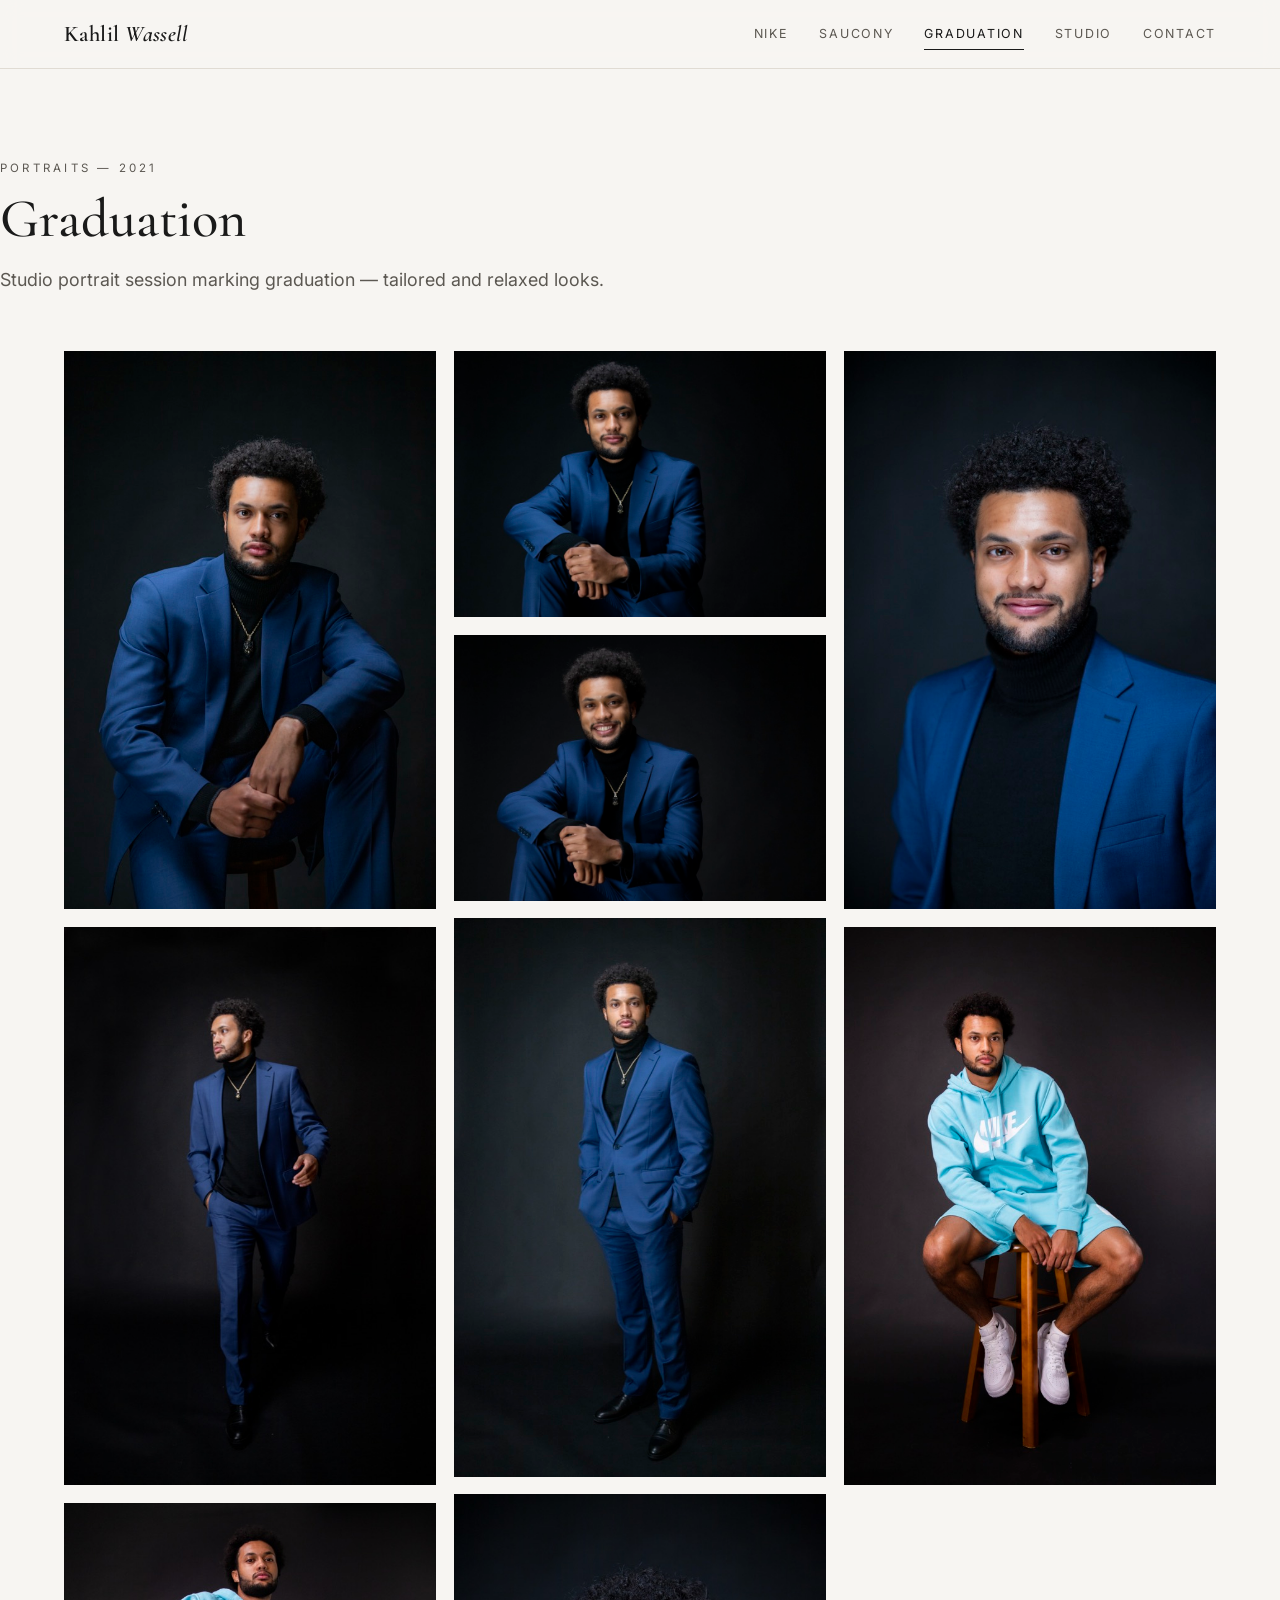
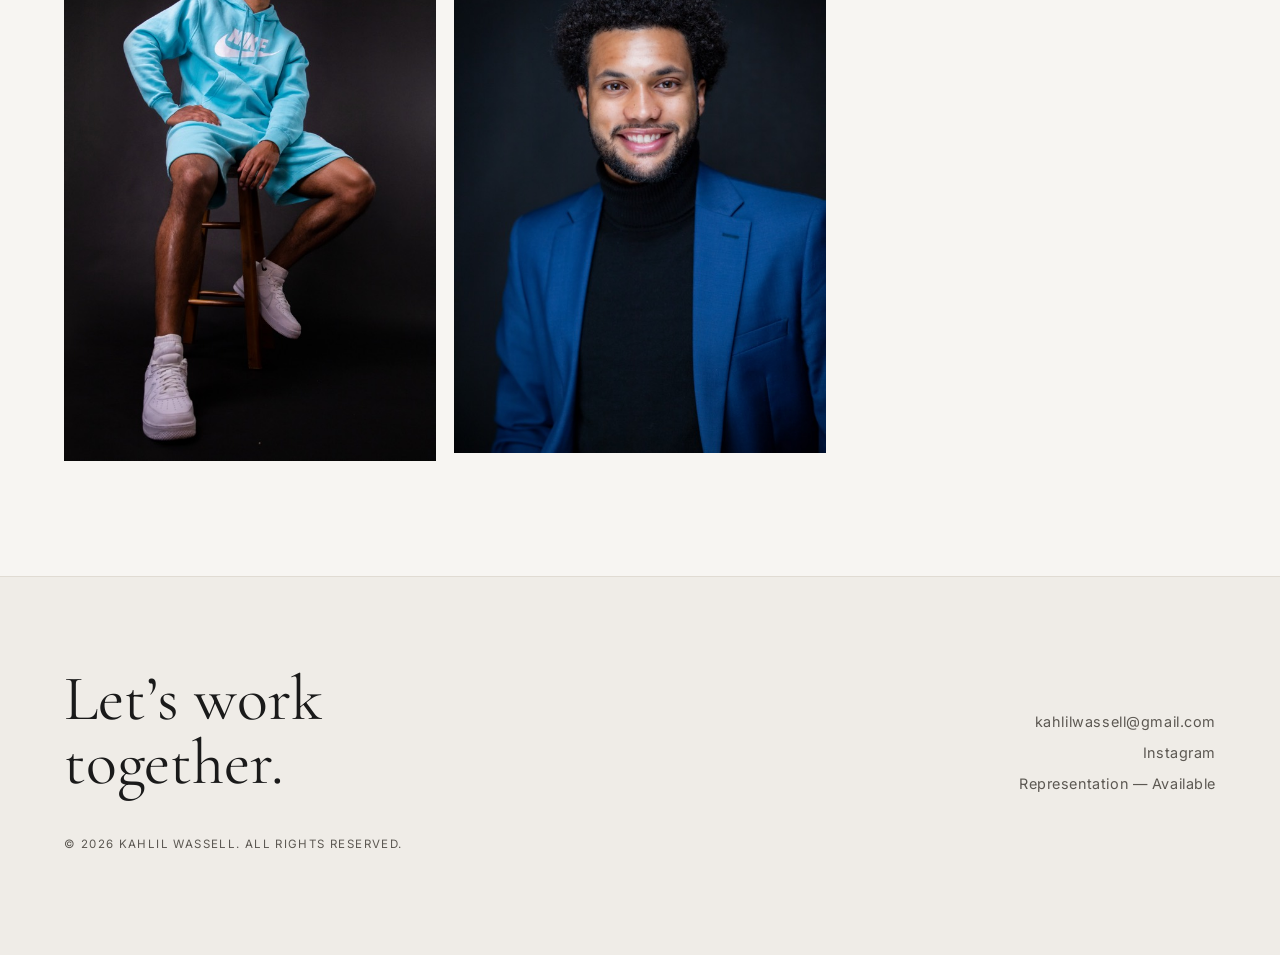
==== graduation.html @ 633e2fcc "Initial modeling portfolio site Static GitHub Pages site: home + four galleries (Nike, Saucony, grad" ====
<!DOCTYPE html>
<html lang="en">
<head>
<meta charset="UTF-8">
<meta name="viewport" content="width=device-width, initial-scale=1.0">
<title>Graduation — Kahlil Wassell</title>
<meta name="description" content="Studio portrait session marking graduation &mdash; tailored and relaxed looks.">
<link rel="preconnect" href="https://fonts.googleapis.com">
<link rel="preconnect" href="https://fonts.gstatic.com" crossorigin>
<link href="https://fonts.googleapis.com/css2?family=Cormorant+Garamond:ital,wght@0,400;0,500;0,600;1,400;1,500&family=Inter:wght@400;500&display=swap" rel="stylesheet">
<link rel="stylesheet" href="assets/css/style.css">
</head>
<body>

<header class="site-header">
  <div class="wrap nav">
    <a class="brand" href="index.html">Kahlil <span>Wassell</span></a>
    <button class="nav-toggle" aria-label="Menu">&#9776;</button>
    <nav class="nav-links">
      <a href="nike.html">Nike</a>
      <a href="saucony.html">Saucony</a>
      <a href="graduation.html" class="active">Graduation</a>
      <a href="tank.html">Studio</a>
      <a href="index.html#contact">Contact</a>
    </nav>
  </div>
</header>

<section class="wrap gallery-head">
  <p class="eyebrow">Portraits — 2021</p>
  <h1 class="section-title">Graduation</h1>
  <p class="lead">Studio portrait session marking graduation &mdash; tailored and relaxed looks.</p>
</section>

<div class="wrap">
  <div class="masonry" data-gallery="graduation" data-count="9"></div>
</div>

<footer class="site-footer" id="contact">
  <div class="wrap">
    <div class="footer-grid">
      <div class="footer-name">Let&rsquo;s work<br>together.</div>
      <div class="footer-links">
        <a href="mailto:kahlilwassell@gmail.com">kahlilwassell@gmail.com</a>
        <a href="https://instagram.com/" target="_blank" rel="noopener">Instagram</a>
        <span>Representation &mdash; Available</span>
      </div>
    </div>
    <p class="copyright">&copy; <span id="year"></span> Kahlil Wassell. All rights reserved.</p>
  </div>
</footer>

<script>document.getElementById("year").textContent = new Date().getFullYear();</script>
<script src="assets/js/main.js"></script>
</body>
</html>
---- assets/css/style.css ----
/* ---------- Design tokens ---------- */
:root {
  --bg: #f7f5f2;
  --bg-alt: #efece7;
  --ink: #1a1a1a;
  --ink-soft: #5c5852;
  --line: #e0dbd3;
  --accent: #1a1a1a;
  --maxw: 1280px;
  --gap: clamp(8px, 1.4vw, 18px);
  --serif: "Cormorant Garamond", Georgia, "Times New Roman", serif;
  --sans: "Inter", -apple-system, BlinkMacSystemFont, "Segoe UI", Helvetica, Arial, sans-serif;
}

* { box-sizing: border-box; }

html { scroll-behavior: smooth; }

body {
  margin: 0;
  background: var(--bg);
  color: var(--ink);
  font-family: var(--sans);
  font-size: 16px;
  line-height: 1.6;
  -webkit-font-smoothing: antialiased;
  text-rendering: optimizeLegibility;
}

img { display: block; max-width: 100%; }
a { color: inherit; text-decoration: none; }

.wrap { max-width: var(--maxw); margin: 0 auto; padding: 0 clamp(20px, 5vw, 64px); }

/* ---------- Header / nav ---------- */
.site-header {
  position: sticky;
  top: 0;
  z-index: 50;
  background: color-mix(in srgb, var(--bg) 88%, transparent);
  backdrop-filter: saturate(1.2) blur(10px);
  border-bottom: 1px solid var(--line);
}
.nav {
  display: flex;
  align-items: center;
  justify-content: space-between;
  height: 68px;
}
.brand {
  font-family: var(--serif);
  font-size: 1.4rem;
  font-weight: 600;
  letter-spacing: 0.02em;
}
.brand span { font-style: italic; }
.nav-links {
  display: flex;
  gap: clamp(14px, 2.4vw, 34px);
  align-items: center;
}
.nav-links a {
  font-size: 0.78rem;
  letter-spacing: 0.14em;
  text-transform: uppercase;
  color: var(--ink-soft);
  transition: color 0.2s ease;
  position: relative;
}
.nav-links a:hover, .nav-links a.active { color: var(--ink); }
.nav-links a.active::after {
  content: "";
  position: absolute;
  left: 0; right: 0; bottom: -6px;
  height: 1px; background: var(--ink);
}
.nav-toggle {
  display: none;
  background: none; border: none; cursor: pointer;
  font-size: 1.5rem; line-height: 1; color: var(--ink);
}

/* ---------- Hero ---------- */
.hero {
  position: relative;
  height: min(92vh, 900px);
  overflow: hidden;
  background: var(--bg-alt);
}
.hero img {
  width: 100%; height: 100%;
  object-fit: cover;
  object-position: center 22%;
}
.hero-overlay {
  position: absolute; inset: 0;
  background: linear-gradient(to bottom, rgba(0,0,0,0.15) 0%, rgba(0,0,0,0) 30%, rgba(0,0,0,0.45) 100%);
  display: flex;
  flex-direction: column;
  justify-content: flex-end;
  padding: clamp(28px, 6vw, 80px);
  color: #fff;
}
.hero-name {
  font-family: var(--serif);
  font-weight: 500;
  font-size: clamp(3rem, 11vw, 8.5rem);
  line-height: 0.92;
  margin: 0;
  letter-spacing: 0.01em;
}
.hero-name em { font-style: italic; }
.hero-sub {
  margin-top: 0.6rem;
  font-size: clamp(0.8rem, 1.4vw, 1rem);
  letter-spacing: 0.28em;
  text-transform: uppercase;
  opacity: 0.92;
}

/* ---------- Section headers ---------- */
.section { padding: clamp(56px, 9vw, 120px) 0; }
.section-alt { background: var(--bg-alt); }
.eyebrow {
  font-size: 0.72rem;
  letter-spacing: 0.28em;
  text-transform: uppercase;
  color: var(--ink-soft);
  margin: 0 0 14px;
}
.section-title {
  font-family: var(--serif);
  font-weight: 500;
  font-size: clamp(2rem, 5vw, 3.4rem);
  line-height: 1.05;
  margin: 0 0 10px;
}
.lead {
  max-width: 60ch;
  color: var(--ink-soft);
  font-size: clamp(1rem, 1.4vw, 1.15rem);
}

/* ---------- About ---------- */
.about-grid {
  display: grid;
  grid-template-columns: 1fr 1fr;
  gap: clamp(30px, 6vw, 80px);
  align-items: center;
}
.about-portrait { aspect-ratio: 4/5; overflow: hidden; background: var(--bg-alt); }
.about-portrait img { width: 100%; height: 100%; object-fit: cover; }
.stats {
  list-style: none;
  padding: 0; margin: 26px 0 0;
  display: grid;
  grid-template-columns: repeat(2, minmax(0,1fr));
  gap: 18px 30px;
  border-top: 1px solid var(--line);
  padding-top: 26px;
}
.stats dt {
  font-size: 0.7rem;
  letter-spacing: 0.2em;
  text-transform: uppercase;
  color: var(--ink-soft);
  margin-bottom: 3px;
}
.stats dd { margin: 0; font-family: var(--serif); font-size: 1.5rem; }

/* ---------- Collection cards (home) ---------- */
.collections {
  display: grid;
  grid-template-columns: repeat(2, 1fr);
  gap: var(--gap);
}
.collection-card {
  position: relative;
  aspect-ratio: 3/4;
  overflow: hidden;
  background: var(--bg-alt);
}
.collection-card img {
  width: 100%; height: 100%;
  object-fit: cover;
  transition: transform 0.9s cubic-bezier(.2,.6,.2,1);
}
.collection-card:hover img { transform: scale(1.05); }
.collection-card .cap {
  position: absolute; inset: 0;
  display: flex; flex-direction: column; justify-content: flex-end;
  padding: clamp(18px, 3vw, 34px);
  color: #fff;
  background: linear-gradient(to top, rgba(0,0,0,0.55), rgba(0,0,0,0) 55%);
}
.collection-card .cap h3 {
  font-family: var(--serif);
  font-weight: 500;
  font-size: clamp(1.5rem, 3vw, 2.4rem);
  margin: 0;
}
.collection-card .cap span {
  font-size: 0.72rem; letter-spacing: 0.2em; text-transform: uppercase;
  opacity: 0.85; margin-bottom: 4px;
}

/* ---------- Gallery (masonry-ish) ---------- */
.gallery-head { padding: clamp(48px,7vw,96px) 0 clamp(24px,3vw,40px); }
.masonry {
  columns: 3;
  column-gap: var(--gap);
  padding-bottom: clamp(56px, 9vw, 120px);
}
.masonry figure {
  margin: 0 0 var(--gap);
  break-inside: avoid;
  background: var(--bg-alt);
  overflow: hidden;
  cursor: zoom-in;
}
.masonry img {
  width: 100%; height: auto;
  transition: opacity 0.6s ease, transform 0.9s cubic-bezier(.2,.6,.2,1);
  opacity: 0;
}
.masonry img.loaded { opacity: 1; }
.masonry figure:hover img { transform: scale(1.03); }

/* ---------- Lightbox ---------- */
.lightbox {
  position: fixed; inset: 0; z-index: 100;
  background: rgba(15,14,13,0.94);
  display: none;
  align-items: center; justify-content: center;
  padding: 4vh 4vw;
}
.lightbox.open { display: flex; }
.lightbox img { max-width: 100%; max-height: 92vh; object-fit: contain; }
.lb-btn {
  position: absolute;
  background: none; border: none; color: #fff;
  font-size: 2.4rem; cursor: pointer; opacity: 0.7;
  padding: 12px; line-height: 1; transition: opacity 0.2s;
}
.lb-btn:hover { opacity: 1; }
.lb-close { top: 10px; right: 16px; }
.lb-prev { left: 8px; top: 50%; transform: translateY(-50%); }
.lb-next { right: 8px; top: 50%; transform: translateY(-50%); }

/* ---------- Footer ---------- */
.site-footer {
  border-top: 1px solid var(--line);
  padding: clamp(48px, 8vw, 90px) 0;
  background: var(--bg-alt);
}
.footer-grid {
  display: flex;
  justify-content: space-between;
  align-items: flex-end;
  gap: 30px;
  flex-wrap: wrap;
}
.footer-name {
  font-family: var(--serif);
  font-size: clamp(2rem, 6vw, 4rem);
  line-height: 1;
}
.footer-links { display: flex; flex-direction: column; gap: 8px; text-align: right; }
.footer-links a, .footer-links span { color: var(--ink-soft); font-size: 0.9rem; letter-spacing: 0.04em; }
.footer-links a:hover { color: var(--ink); }
.copyright { margin-top: 40px; font-size: 0.72rem; letter-spacing: 0.12em; text-transform: uppercase; color: var(--ink-soft); }

/* ---------- CTA row ---------- */
.cta { text-align: center; }
.cta a.button {
  display: inline-block;
  margin-top: 22px;
  border: 1px solid var(--ink);
  padding: 14px 34px;
  font-size: 0.76rem; letter-spacing: 0.18em; text-transform: uppercase;
  transition: background 0.25s ease, color 0.25s ease;
}
.cta a.button:hover { background: var(--ink); color: var(--bg); }

/* ---------- Responsive ---------- */
@media (max-width: 900px) {
  .masonry { columns: 2; }
  .about-grid { grid-template-columns: 1fr; }
  .about-portrait { max-width: 480px; }
}
@media (max-width: 680px) {
  .nav-links {
    position: fixed; inset: 68px 0 auto 0;
    flex-direction: column;
    background: var(--bg);
    border-bottom: 1px solid var(--line);
    padding: 22px 24px 30px;
    gap: 20px;
    transform: translateY(-120%);
    transition: transform 0.35s ease;
  }
  .nav-links.open { transform: translateY(0); }
  .nav-toggle { display: block; }
  .collections { grid-template-columns: 1fr; }
  .masonry { columns: 1; }
}
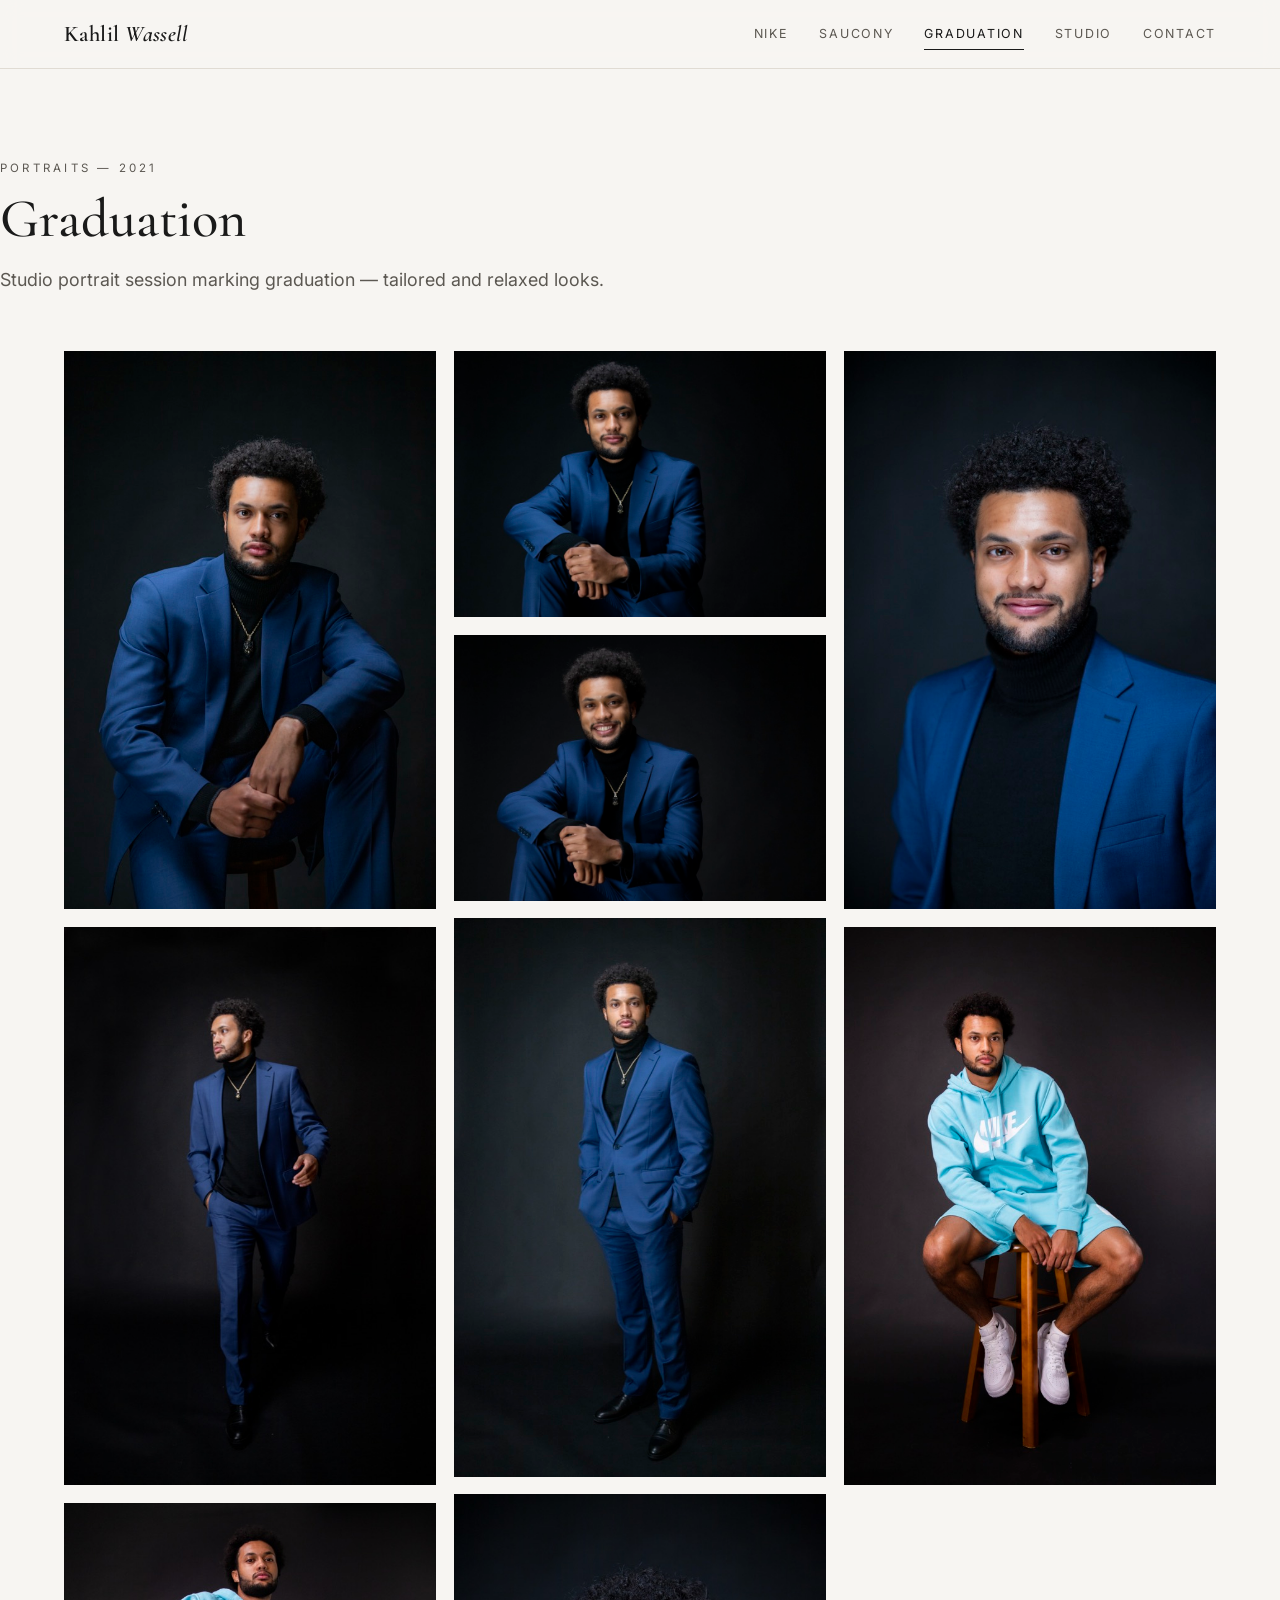
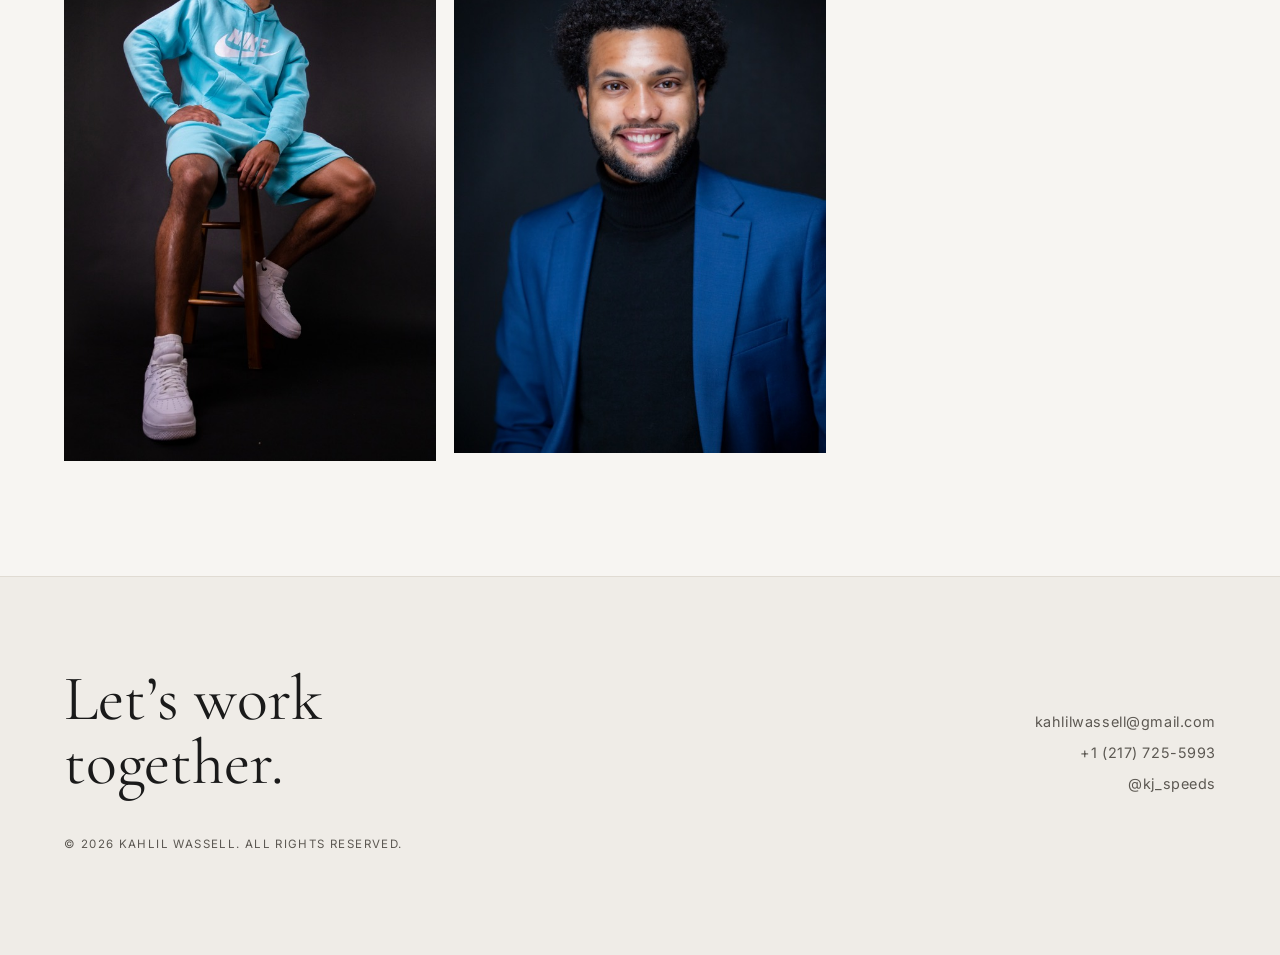
==== commit ea387783: "Add real measurements, swap hero to recent portrait, add contact info - Replace placeholder stats wi" ====
--- a/graduation.html
+++ b/graduation.html
@@ -42,8 +42,8 @@
       <div class="footer-name">Let&rsquo;s work<br>together.</div>
       <div class="footer-links">
         <a href="mailto:kahlilwassell@gmail.com">kahlilwassell@gmail.com</a>
-        <a href="https://instagram.com/" target="_blank" rel="noopener">Instagram</a>
-        <span>Representation &mdash; Available</span>
+        <a href="tel:+12177255993">+1 (217) 725-5993</a>
+        <a href="https://www.instagram.com/kj_speeds/" target="_blank" rel="noopener">@kj_speeds</a>
       </div>
     </div>
     <p class="copyright">&copy; <span id="year"></span> Kahlil Wassell. All rights reserved.</p>
